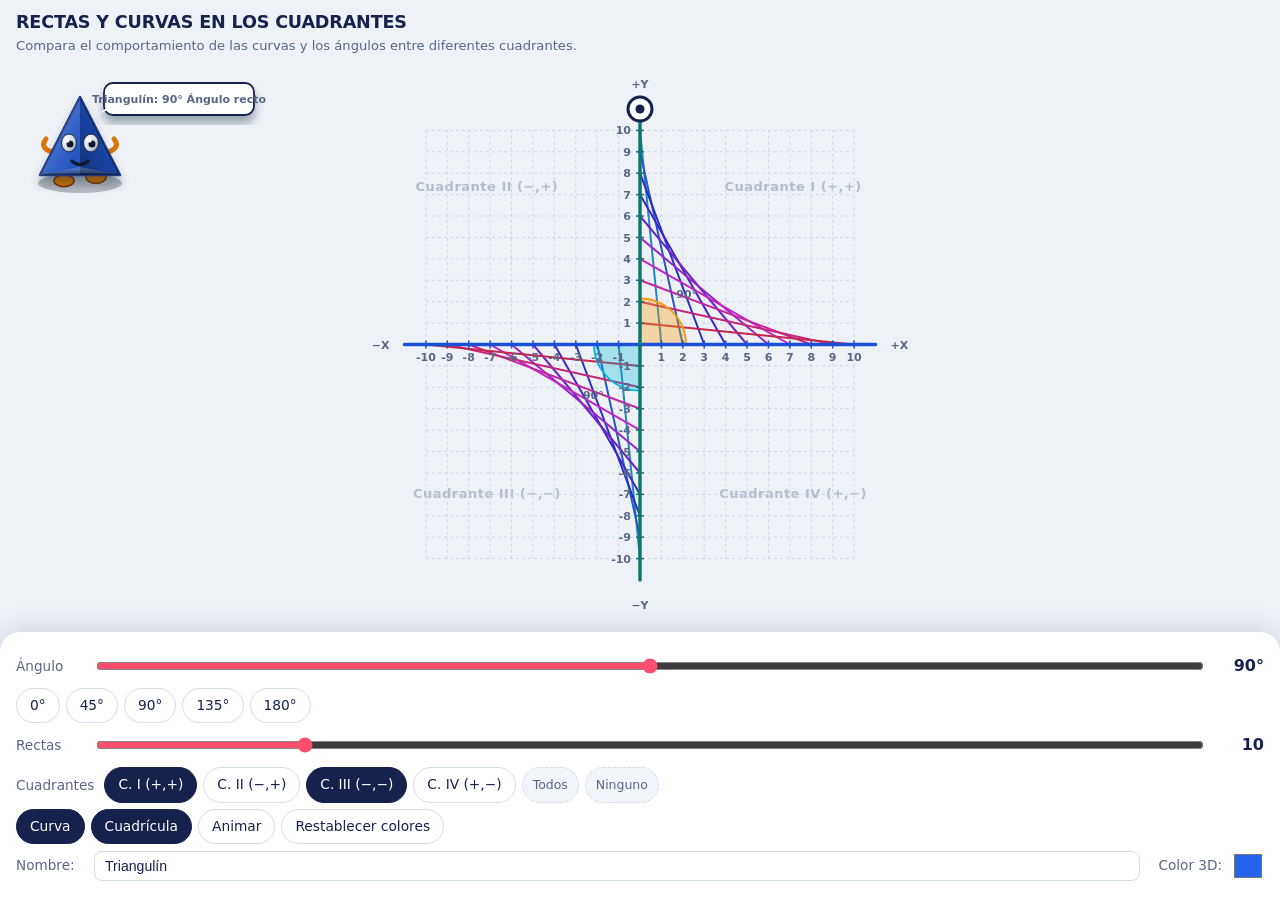
==== index.html @ 9e7d92d4 "Permitir seleccion multiple de cuadrantes y visualizacion de angulos" ====
<!DOCTYPE html>
<html lang="es">
<head>
  <meta charset="utf-8">
  <meta name="viewport" content="width=device-width, initial-scale=1.0">
  <title>RECTAS Y CURVAS ENTRE EJES (4 CUADRANTES)</title>
  <link rel="icon" href="data:image/svg+xml,<svg xmlns='http://www.w3.org/2000/svg' viewBox='0 0 100 100'><text y='.9em' font-size='90'>📐</text></svg>">
  <link rel="stylesheet" href="estilos.css">
</head>
<body>
<header>
  <h1>RECTAS Y CURVAS EN LOS CUADRANTES</h1>
  <p>Compara el comportamiento de las curvas y los ángulos entre diferentes cuadrantes.</p>
</header>

<svg id="cv" role="img" aria-label="Ejes cartesianos y rectas envolventes">
  <defs>
    <filter id="shadow3d" x="-30%" y="-30%" width="160%" height="160%">
      <feDropShadow dx="0" dy="8" stdDeviation="5" flood-color="#0f172a" flood-opacity="0.35"/>
    </filter>
    <linearGradient id="bodyGradLeft" x1="0%" y1="0%" x2="100%" y2="100%">
      <stop offset="0%" stop-color="#ffffff" stop-opacity="0.45"/>
      <stop offset="100%" stop-color="#000000" stop-opacity="0.15"/>
    </linearGradient>
    <linearGradient id="bodyGradRight" x1="100%" y1="0%" x2="0%" y2="100%">
      <stop offset="0%" stop-color="#000000" stop-opacity="0.1"/>
      <stop offset="100%" stop-color="#000000" stop-opacity="0.5"/>
    </linearGradient>
    <linearGradient id="bodyGradBottom" x1="0%" y1="0%" x2="0%" y2="100%">
      <stop offset="0%" stop-color="#ffffff" stop-opacity="0.2"/>
      <stop offset="100%" stop-color="#000000" stop-opacity="0.45"/>
    </linearGradient>
    <radialGradient id="eyeGrad" cx="35%" cy="35%" r="65%">
      <stop offset="0%" stop-color="#ffffff"/>
      <stop offset="80%" stop-color="#cbd5e1"/>
      <stop offset="100%" stop-color="#94a3b8"/>
    </radialGradient>
  </defs>

  <g id="scene"></g>
  <g id="hd"><circle r="24" fill="transparent"/><circle r="12" fill="#fff" stroke="#17214d" stroke-width="3"/><circle r="4.5" fill="#17214d"/></g>
  
  <!-- Personaje Triángulo Realista / 3D -->
  <g id="char" transform="translate(80, 80)" style="cursor: grab;">
    <ellipse cx="0" cy="46" rx="42" ry="10" fill="#0f172a" opacity="0.25" />
    <g id="char-feet">
      <ellipse id="foot-l" cx="-16" cy="42" rx="10" ry="6" fill="#d97706" stroke="#78350f" stroke-width="1.5"/>
      <ellipse id="foot-r" cx="16" cy="42" rx="10" ry="6" fill="#d97706" stroke="#78350f" stroke-width="1.5"/>
    </g>
    <path id="arm-l" d="M -24 16 Q -42 12 -34 2" stroke="#d97706" stroke-width="5" stroke-linecap="round" fill="none"/>
    <path id="arm-r" d="M 24 16 Q 42 12 34 2" stroke="#d97706" stroke-width="5" stroke-linecap="round" fill="none"/>
    <g id="char-body-group" filter="url(#shadow3d)">
      <polygon id="char-base" points="0,-40 -40,38 40,38" fill="#2563eb" stroke="#1e3a8a" stroke-width="2.5" stroke-linejoin="round"/>
      <polygon points="0,-40 -40,38 0,38" fill="url(#bodyGradLeft)"/>
      <polygon points="0,-40 0,38 40,38" fill="url(#bodyGradRight)"/>
      <polygon points="-40,38 40,38 0,30" fill="url(#bodyGradBottom)"/>
    </g>
    <ellipse cx="-11" cy="6" rx="7.5" ry="9" fill="url(#eyeGrad)" stroke="#1e293b" stroke-width="1"/>
    <ellipse cx="11" cy="6" rx="7.5" ry="9" fill="url(#eyeGrad)" stroke="#1e293b" stroke-width="1"/>
    <circle id="pupil-l" cx="-10" cy="7" r="3.5" fill="#0f172a"/>
    <circle id="pupil-r" cx="12" cy="7" r="3.5" fill="#0f172a"/>
    <circle cx="-12" cy="4" r="1.5" fill="#ffffff"/>
    <circle cx="10" cy="4" r="1.5" fill="#ffffff"/>
    <path id="char-mouth" d="M -8 24 Q 0 31 8 24" stroke="#0f172a" stroke-width="3" fill="none" stroke-linecap="round"/>
    <g id="bubble" transform="translate(24, -54)">
      <rect rx="9" ry="9" width="150" height="32" fill="#ffffff" stroke="#17214d" stroke-width="1.8" filter="url(#shadow3d)"/>
      <polygon points="4,24 -6,31 12,24" fill="#ffffff"/>
      <text id="char-speech" x="75" y="20" text-anchor="middle" font-size="11" font-weight="700" fill="#17214d">¡Hola!</text>
    </g>
  </g>
</svg>

<section class="bottom" id="ctrl">
  <div class="row">
    <label for="th">Ángulo</label>
    <input id="th" type="range" min="0" max="180" step="1" value="90">
    <output id="thv">90°</output>
  </div>
  
  <div class="btns" id="pre"></div>

  <div class="row">
    <label for="n">Rectas</label>
    <input id="n" type="range" min="1" max="50" step="1" value="10">
    <output id="nv">10</output>
  </div>

  <!-- Selección individual o combinada de cuadrantes -->
  <div class="row">
    <label>Cuadrantes</label>
    <div class="btns" id="quadBtns" style="margin:0;">
      <button class="chip on" data-q="I" aria-pressed="true">C. I (+,+)</button>
      <button class="chip" data-q="II" aria-pressed="false">C. II (−,+)</button>
      <button class="chip on" data-q="III" aria-pressed="true">C. III (−,−)</button>
      <button class="chip" data-q="IV" aria-pressed="false">C. IV (+,−)</button>
      <button class="btn-sub" id="qAll">Todos</button>
      <button class="btn-sub" id="qClear">Ninguno</button>
    </div>
  </div>

  <div class="btns">
    <button class="chip" id="bCurve" aria-pressed="true">Curva</button>
    <button class="chip" id="bGrid" aria-pressed="true">Cuadrícula</button>
    <button class="chip" id="bAnim" aria-pressed="false">Animar</button>
    <button class="chip" id="bReset">Restablecer colores</button>
  </div>

  <div class="row char-settings">
    <label for="triName">Nombre:</label>
    <input type="text" id="triName" value="Triangulín" maxlength="15" class="input-text">
    <label for="triColor" style="min-width:auto;margin-left:8px;">Color 3D:</label>
    <input type="color" id="triColor" value="#2563eb" class="color-picker">
  </div>
</section>

<section class="bottom" id="sheet" hidden>
  <h2><i id="sdot"></i><span id="stitle"></span></h2>
  <div class="btns" id="stabs">
    <button data-t="info">Información</button>
    <button data-t="color">Cambiar color</button>
    <button data-t="vis" id="tvis">Atenuar</button>
    <button data-t="close">Volver</button>
  </div>
  <div id="sbody"></div>
</section>

<script src="app.js"></script>
</body>
</html>
---- estilos.css ----
:root{--bg:#eef2f7;--ink:#17214d;--mut:#5b6685;--card:#fff;--acc:#ff4d6d;--line:#d5dcea}
*{box-sizing:border-box}
html,body{height:100%;margin:0}
body{display:flex;flex-direction:column;background:var(--bg);color:var(--ink);font:16px/1.4 system-ui,-apple-system,"Segoe UI",Roboto,sans-serif;padding-top:env(safe-area-inset-top);-webkit-tap-highlight-color:transparent}
header{padding:10px 16px 2px}
h1{font-size:1.1rem;margin:0;letter-spacing:-.01em}
header p{margin:2px 0 0;font-size:.82rem;color:var(--mut)}

#cv{flex:1;min-height:0;width:100%;display:block;touch-action:none;user-select:none;-webkit-user-select:none}
#cv text{font-family:inherit;font-size:11px;fill:var(--mut);pointer-events:none}
#cv .quad-label{font-size:13px;font-weight:700;fill:#94a3b8;opacity:0.65;letter-spacing:0.5px}
#cv .hit{stroke:transparent;stroke-width:20;fill:none;stroke-linecap:round;cursor:pointer}
#cv .vis{fill:none;stroke-linecap:round;pointer-events:none}
.dim{opacity:.12}
#hd{cursor:grab;touch-action:none}

.bottom{background:var(--card);border-radius:20px 20px 0 0;box-shadow:0 -6px 24px rgba(23,33,77,.12);padding:12px 16px calc(12px + env(safe-area-inset-bottom))}
.row{display:flex;align-items:center;gap:10px;margin:6px 0}
.row label{font-size:.85rem;color:var(--mut);min-width:68px}
.row output{font-weight:700;min-width:48px;text-align:right;font-variant-numeric:tabular-nums}

.input-select{flex:1;padding:6px 10px;border-radius:8px;border:1.5px solid var(--line);background:#fff;font-size:.88rem;color:var(--ink);cursor:pointer}
.input-text{flex:1;padding:6px 10px;border-radius:8px;border:1.5px solid var(--line);background:#fff;font-size:.88rem;color:var(--ink)}
.color-picker{border:none;background:none;width:32px;height:32px;cursor:pointer;padding:0}

input[type=range]{flex:1;accent-color:var(--acc);height:28px}
.btns{display:flex;gap:6px;flex-wrap:wrap;margin:6px 0}
button{font:inherit;font-size:.86rem;border:1.5px solid var(--line);background:#fff;color:var(--ink);border-radius:999px;padding:7px 13px;cursor:pointer}
button:focus-visible,input:focus-visible,select:focus-visible{outline:3px solid #7aa2ff;outline-offset:2px}
button[aria-pressed=true],button.on{background:var(--ink);border-color:var(--ink);color:#fff}

#sheet h2{font-size:1.05rem;margin:0 0 8px;display:flex;align-items:center;gap:8px}
#sheet h2 i{width:14px;height:14px;border-radius:50%;display:inline-block;border:2px solid #fff;box-shadow:0 0 0 1.5px var(--line)}
#sbody{max-height:26vh;overflow:auto;font-size:.92rem;margin-top:10px}
#sbody p{margin:0 0 8px}
.sw{display:flex;flex-wrap:wrap;gap:10px;align-items:center}
.sw button.c{width:34px;height:34px;padding:0;border-radius:50%;border:3px solid #fff;box-shadow:0 0 0 1.5px var(--line)}
[hidden]{display:none!important}

/* Estilos 3D y animación del personaje */
#char{transition:transform 0.05s ease-out;user-select:none}
#char:active{cursor:grabbing !important}
#char-base{transition:fill 0.3s ease}
@keyframes blink{
  0%, 90%, 100%{transform:scaleY(1)}
  95%{transform:scaleY(0.1)}
}
#pupil-l,#pupil-r{transform-origin:center;animation:blink 4s infinite}
/* Botones de acción rápida para cuadrantes */
.btn-sub {
  font-size: 0.78rem;
  padding: 5px 10px;
  background: #f1f5f9;
  border: 1px dashed var(--line);
  color: var(--mut);
}
.btn-sub:hover {
  background: #e2e8f0;
  color: var(--ink);
}
.quad-label {
  font-size: 13px;
  font-weight: 700;
  fill: #94a3b8;
  opacity: 0.45;
  transition: opacity 0.2s, fill 0.2s;
}
.quad-label.quad-active {
  fill: #334155;
  opacity: 0.95;
}
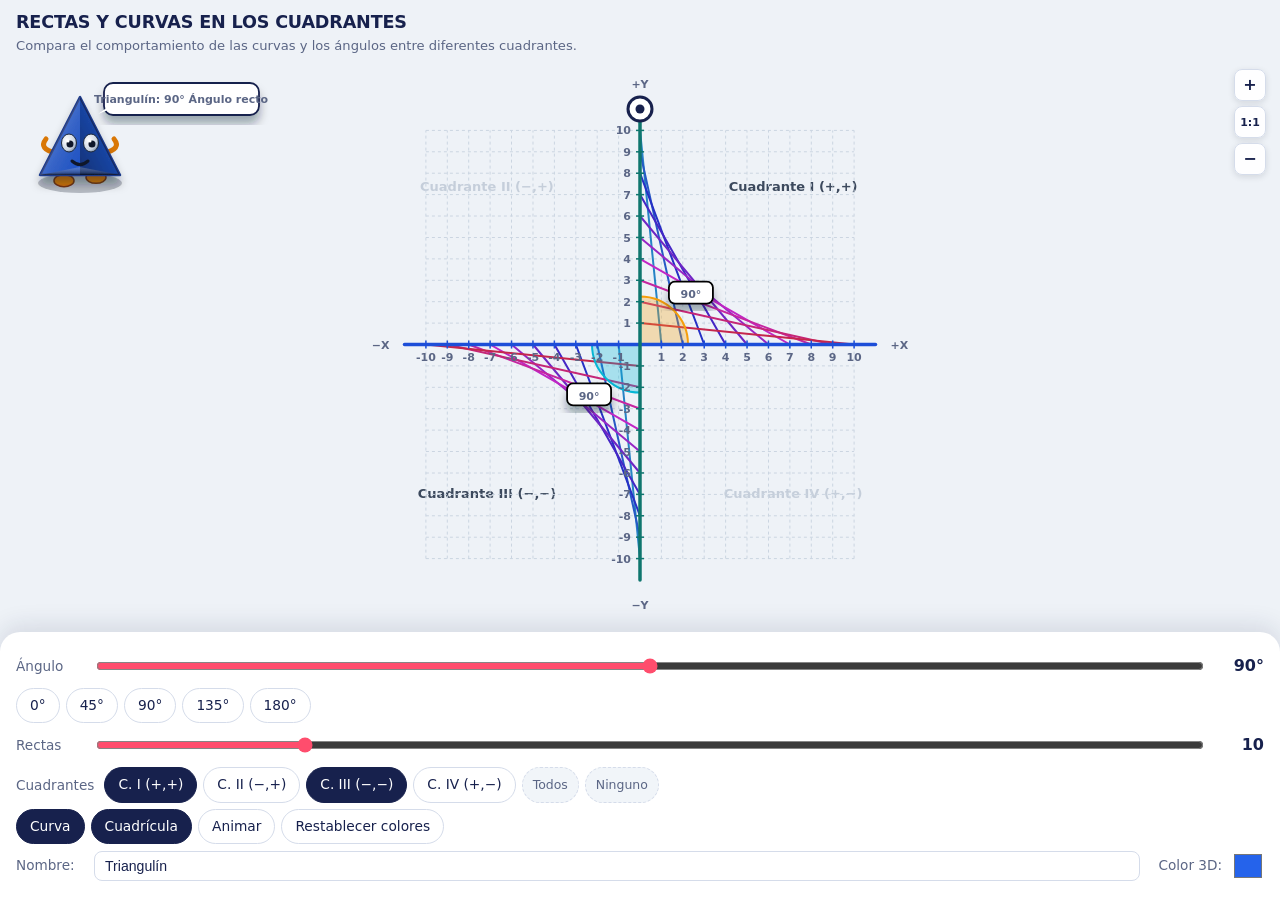
==== commit e66f88c2: "Agregar controles de zoom y etiquetas angulares en negro" ====
--- a/index.html
+++ b/index.html
@@ -13,62 +13,71 @@
   <p>Compara el comportamiento de las curvas y los ángulos entre diferentes cuadrantes.</p>
 </header>
 
-<svg id="cv" role="img" aria-label="Ejes cartesianos y rectas envolventes">
-  <defs>
-    <filter id="shadow3d" x="-30%" y="-30%" width="160%" height="160%">
-      <feDropShadow dx="0" dy="8" stdDeviation="5" flood-color="#0f172a" flood-opacity="0.35"/>
-    </filter>
-    <linearGradient id="bodyGradLeft" x1="0%" y1="0%" x2="100%" y2="100%">
-      <stop offset="0%" stop-color="#ffffff" stop-opacity="0.45"/>
-      <stop offset="100%" stop-color="#000000" stop-opacity="0.15"/>
-    </linearGradient>
-    <linearGradient id="bodyGradRight" x1="100%" y1="0%" x2="0%" y2="100%">
-      <stop offset="0%" stop-color="#000000" stop-opacity="0.1"/>
-      <stop offset="100%" stop-color="#000000" stop-opacity="0.5"/>
-    </linearGradient>
-    <linearGradient id="bodyGradBottom" x1="0%" y1="0%" x2="0%" y2="100%">
-      <stop offset="0%" stop-color="#ffffff" stop-opacity="0.2"/>
-      <stop offset="100%" stop-color="#000000" stop-opacity="0.45"/>
-    </linearGradient>
-    <radialGradient id="eyeGrad" cx="35%" cy="35%" r="65%">
-      <stop offset="0%" stop-color="#ffffff"/>
-      <stop offset="80%" stop-color="#cbd5e1"/>
-      <stop offset="100%" stop-color="#94a3b8"/>
-    </radialGradient>
-  </defs>
+<div class="canvas-wrap">
+  <!-- Botones de Zoom discretos -->
+  <div class="zoom-controls">
+    <button class="zoom-btn" id="zoomIn" title="Acercar (Zoom +)">+</button>
+    <button class="zoom-btn" id="zoomReset" title="Restablecer tamaño" style="font-size:11px;">1:1</button>
+    <button class="zoom-btn" id="zoomOut" title="Alejar (Zoom −)">−</button>
+  </div>
 
-  <g id="scene"></g>
-  <g id="hd"><circle r="24" fill="transparent"/><circle r="12" fill="#fff" stroke="#17214d" stroke-width="3"/><circle r="4.5" fill="#17214d"/></g>
-  
-  <!-- Personaje Triángulo Realista / 3D -->
-  <g id="char" transform="translate(80, 80)" style="cursor: grab;">
-    <ellipse cx="0" cy="46" rx="42" ry="10" fill="#0f172a" opacity="0.25" />
-    <g id="char-feet">
-      <ellipse id="foot-l" cx="-16" cy="42" rx="10" ry="6" fill="#d97706" stroke="#78350f" stroke-width="1.5"/>
-      <ellipse id="foot-r" cx="16" cy="42" rx="10" ry="6" fill="#d97706" stroke="#78350f" stroke-width="1.5"/>
+  <svg id="cv" role="img" aria-label="Ejes cartesianos y rectas envolventes">
+    <defs>
+      <filter id="shadow3d" x="-30%" y="-30%" width="160%" height="160%">
+        <feDropShadow dx="0" dy="8" stdDeviation="5" flood-color="#0f172a" flood-opacity="0.35"/>
+      </filter>
+      <linearGradient id="bodyGradLeft" x1="0%" y1="0%" x2="100%" y2="100%">
+        <stop offset="0%" stop-color="#ffffff" stop-opacity="0.45"/>
+        <stop offset="100%" stop-color="#000000" stop-opacity="0.15"/>
+      </linearGradient>
+      <linearGradient id="bodyGradRight" x1="100%" y1="0%" x2="0%" y2="100%">
+        <stop offset="0%" stop-color="#000000" stop-opacity="0.1"/>
+        <stop offset="100%" stop-color="#000000" stop-opacity="0.5"/>
+      </linearGradient>
+      <linearGradient id="bodyGradBottom" x1="0%" y1="0%" x2="0%" y2="100%">
+        <stop offset="0%" stop-color="#ffffff" stop-opacity="0.2"/>
+        <stop offset="100%" stop-color="#000000" stop-opacity="0.45"/>
+      </linearGradient>
+      <radialGradient id="eyeGrad" cx="35%" cy="35%" r="65%">
+        <stop offset="0%" stop-color="#ffffff"/>
+        <stop offset="80%" stop-color="#cbd5e1"/>
+        <stop offset="100%" stop-color="#94a3b8"/>
+      </radialGradient>
+    </defs>
+
+    <g id="scene"></g>
+    <g id="hd"><circle r="24" fill="transparent"/><circle r="12" fill="#fff" stroke="#17214d" stroke-width="3"/><circle r="4.5" fill="#17214d"/></g>
+    
+    <!-- Personaje Triángulo Realista / 3D -->
+    <g id="char" transform="translate(80, 80)" style="cursor: grab;">
+      <ellipse cx="0" cy="46" rx="42" ry="10" fill="#0f172a" opacity="0.25" />
+      <g id="char-feet">
+        <ellipse id="foot-l" cx="-16" cy="42" rx="10" ry="6" fill="#d97706" stroke="#78350f" stroke-width="1.5"/>
+        <ellipse id="foot-r" cx="16" cy="42" rx="10" ry="6" fill="#d97706" stroke="#78350f" stroke-width="1.5"/>
+      </g>
+      <path id="arm-l" d="M -24 16 Q -42 12 -34 2" stroke="#d97706" stroke-width="5" stroke-linecap="round" fill="none"/>
+      <path id="arm-r" d="M 24 16 Q 42 12 34 2" stroke="#d97706" stroke-width="5" stroke-linecap="round" fill="none"/>
+      <g id="char-body-group" filter="url(#shadow3d)">
+        <polygon id="char-base" points="0,-40 -40,38 40,38" fill="#2563eb" stroke="#1e3a8a" stroke-width="2.5" stroke-linejoin="round"/>
+        <polygon points="0,-40 -40,38 0,38" fill="url(#bodyGradLeft)"/>
+        <polygon points="0,-40 0,38 40,38" fill="url(#bodyGradRight)"/>
+        <polygon points="-40,38 40,38 0,30" fill="url(#bodyGradBottom)"/>
+      </g>
+      <ellipse cx="-11" cy="6" rx="7.5" ry="9" fill="url(#eyeGrad)" stroke="#1e293b" stroke-width="1"/>
+      <ellipse cx="11" cy="6" rx="7.5" ry="9" fill="url(#eyeGrad)" stroke="#1e293b" stroke-width="1"/>
+      <circle id="pupil-l" cx="-10" cy="7" r="3.5" fill="#0f172a"/>
+      <circle id="pupil-r" cx="12" cy="7" r="3.5" fill="#0f172a"/>
+      <circle cx="-12" cy="4" r="1.5" fill="#ffffff"/>
+      <circle cx="10" cy="4" r="1.5" fill="#ffffff"/>
+      <path id="char-mouth" d="M -8 24 Q 0 31 8 24" stroke="#0f172a" stroke-width="3" fill="none" stroke-linecap="round"/>
+      <g id="bubble" transform="translate(24, -54)">
+        <rect rx="9" ry="9" width="155" height="32" fill="#ffffff" stroke="#17214d" stroke-width="1.8" filter="url(#shadow3d)"/>
+        <polygon points="4,24 -6,31 12,24" fill="#ffffff"/>
+        <text id="char-speech" x="77" y="20" text-anchor="middle" font-size="11" font-weight="700" fill="#17214d">¡Hola!</text>
+      </g>
     </g>
-    <path id="arm-l" d="M -24 16 Q -42 12 -34 2" stroke="#d97706" stroke-width="5" stroke-linecap="round" fill="none"/>
-    <path id="arm-r" d="M 24 16 Q 42 12 34 2" stroke="#d97706" stroke-width="5" stroke-linecap="round" fill="none"/>
-    <g id="char-body-group" filter="url(#shadow3d)">
-      <polygon id="char-base" points="0,-40 -40,38 40,38" fill="#2563eb" stroke="#1e3a8a" stroke-width="2.5" stroke-linejoin="round"/>
-      <polygon points="0,-40 -40,38 0,38" fill="url(#bodyGradLeft)"/>
-      <polygon points="0,-40 0,38 40,38" fill="url(#bodyGradRight)"/>
-      <polygon points="-40,38 40,38 0,30" fill="url(#bodyGradBottom)"/>
-    </g>
-    <ellipse cx="-11" cy="6" rx="7.5" ry="9" fill="url(#eyeGrad)" stroke="#1e293b" stroke-width="1"/>
-    <ellipse cx="11" cy="6" rx="7.5" ry="9" fill="url(#eyeGrad)" stroke="#1e293b" stroke-width="1"/>
-    <circle id="pupil-l" cx="-10" cy="7" r="3.5" fill="#0f172a"/>
-    <circle id="pupil-r" cx="12" cy="7" r="3.5" fill="#0f172a"/>
-    <circle cx="-12" cy="4" r="1.5" fill="#ffffff"/>
-    <circle cx="10" cy="4" r="1.5" fill="#ffffff"/>
-    <path id="char-mouth" d="M -8 24 Q 0 31 8 24" stroke="#0f172a" stroke-width="3" fill="none" stroke-linecap="round"/>
-    <g id="bubble" transform="translate(24, -54)">
-      <rect rx="9" ry="9" width="150" height="32" fill="#ffffff" stroke="#17214d" stroke-width="1.8" filter="url(#shadow3d)"/>
-      <polygon points="4,24 -6,31 12,24" fill="#ffffff"/>
-      <text id="char-speech" x="75" y="20" text-anchor="middle" font-size="11" font-weight="700" fill="#17214d">¡Hola!</text>
-    </g>
-  </g>
-</svg>
+  </svg>
+</div>
 
 <section class="bottom" id="ctrl">
   <div class="row">
@@ -85,7 +94,6 @@
     <output id="nv">10</output>
   </div>
 
-  <!-- Selección individual o combinada de cuadrantes -->
   <div class="row">
     <label>Cuadrantes</label>
     <div class="btns" id="quadBtns" style="margin:0;">
--- a/estilos.css
+++ b/estilos.css
@@ -6,28 +6,61 @@
 h1{font-size:1.1rem;margin:0;letter-spacing:-.01em}
 header p{margin:2px 0 0;font-size:.82rem;color:var(--mut)}
 
-#cv{flex:1;min-height:0;width:100%;display:block;touch-action:none;user-select:none;-webkit-user-select:none}
+.canvas-wrap{position:relative;flex:1;min-height:0;width:100%;overflow:hidden}
+#cv{width:100%;height:100%;display:block;touch-action:none;user-select:none;-webkit-user-select:none}
 #cv text{font-family:inherit;font-size:11px;fill:var(--mut);pointer-events:none}
-#cv .quad-label{font-size:13px;font-weight:700;fill:#94a3b8;opacity:0.65;letter-spacing:0.5px}
+#cv .quad-label{font-size:13px;font-weight:700;fill:#94a3b8;opacity:0.45;transition:opacity 0.2s, fill 0.2s}
+#cv .quad-label.quad-active{fill:#334155;opacity:0.95}
 #cv .hit{stroke:transparent;stroke-width:20;fill:none;stroke-linecap:round;cursor:pointer}
 #cv .vis{fill:none;stroke-linecap:round;pointer-events:none}
 .dim{opacity:.12}
 #hd{cursor:grab;touch-action:none}
+
+.zoom-controls{
+  position:absolute;
+  top:12px;
+  right:14px;
+  display:flex;
+  flex-direction:column;
+  gap:5px;
+  z-index:20;
+}
+.zoom-btn{
+  width:32px;
+  height:32px;
+  padding:0;
+  font-size:16px;
+  font-weight:bold;
+  line-height:1;
+  display:flex;
+  align-items:center;
+  justify-content:center;
+  border-radius:8px;
+  border:1px solid var(--line);
+  background:rgba(255,255,255,0.92);
+  color:var(--ink);
+  box-shadow:0 2px 6px rgba(15,23,42,0.12);
+  backdrop-filter:blur(4px);
+}
+.zoom-btn:hover{background:#ffffff;border-color:#94a3b8}
+.zoom-btn:active{transform:scale(0.95)}
 
 .bottom{background:var(--card);border-radius:20px 20px 0 0;box-shadow:0 -6px 24px rgba(23,33,77,.12);padding:12px 16px calc(12px + env(safe-area-inset-bottom))}
 .row{display:flex;align-items:center;gap:10px;margin:6px 0}
 .row label{font-size:.85rem;color:var(--mut);min-width:68px}
 .row output{font-weight:700;min-width:48px;text-align:right;font-variant-numeric:tabular-nums}
 
-.input-select{flex:1;padding:6px 10px;border-radius:8px;border:1.5px solid var(--line);background:#fff;font-size:.88rem;color:var(--ink);cursor:pointer}
 .input-text{flex:1;padding:6px 10px;border-radius:8px;border:1.5px solid var(--line);background:#fff;font-size:.88rem;color:var(--ink)}
 .color-picker{border:none;background:none;width:32px;height:32px;cursor:pointer;padding:0}
 
 input[type=range]{flex:1;accent-color:var(--acc);height:28px}
 .btns{display:flex;gap:6px;flex-wrap:wrap;margin:6px 0}
 button{font:inherit;font-size:.86rem;border:1.5px solid var(--line);background:#fff;color:var(--ink);border-radius:999px;padding:7px 13px;cursor:pointer}
-button:focus-visible,input:focus-visible,select:focus-visible{outline:3px solid #7aa2ff;outline-offset:2px}
+button:focus-visible,input:focus-visible{outline:3px solid #7aa2ff;outline-offset:2px}
 button[aria-pressed=true],button.on{background:var(--ink);border-color:var(--ink);color:#fff}
+
+.btn-sub{font-size:0.78rem;padding:5px 10px;background:#f1f5f9;border:1px dashed var(--line);color:var(--mut)}
+.btn-sub:hover{background:#e2e8f0;color:var(--ink)}
 
 #sheet h2{font-size:1.05rem;margin:0 0 8px;display:flex;align-items:center;gap:8px}
 #sheet h2 i{width:14px;height:14px;border-radius:50%;display:inline-block;border:2px solid #fff;box-shadow:0 0 0 1.5px var(--line)}
@@ -37,7 +70,6 @@
 .sw button.c{width:34px;height:34px;padding:0;border-radius:50%;border:3px solid #fff;box-shadow:0 0 0 1.5px var(--line)}
 [hidden]{display:none!important}
 
-/* Estilos 3D y animación del personaje */
 #char{transition:transform 0.05s ease-out;user-select:none}
 #char:active{cursor:grabbing !important}
 #char-base{transition:fill 0.3s ease}
@@ -45,27 +77,4 @@
   0%, 90%, 100%{transform:scaleY(1)}
   95%{transform:scaleY(0.1)}
 }
-#pupil-l,#pupil-r{transform-origin:center;animation:blink 4s infinite}
-/* Botones de acción rápida para cuadrantes */
-.btn-sub {
-  font-size: 0.78rem;
-  padding: 5px 10px;
-  background: #f1f5f9;
-  border: 1px dashed var(--line);
-  color: var(--mut);
-}
-.btn-sub:hover {
-  background: #e2e8f0;
-  color: var(--ink);
-}
-.quad-label {
-  font-size: 13px;
-  font-weight: 700;
-  fill: #94a3b8;
-  opacity: 0.45;
-  transition: opacity 0.2s, fill 0.2s;
-}
-.quad-label.quad-active {
-  fill: #334155;
-  opacity: 0.95;
-}+#pupil-l,#pupil-r{transform-origin:center;animation:blink 4s infinite}
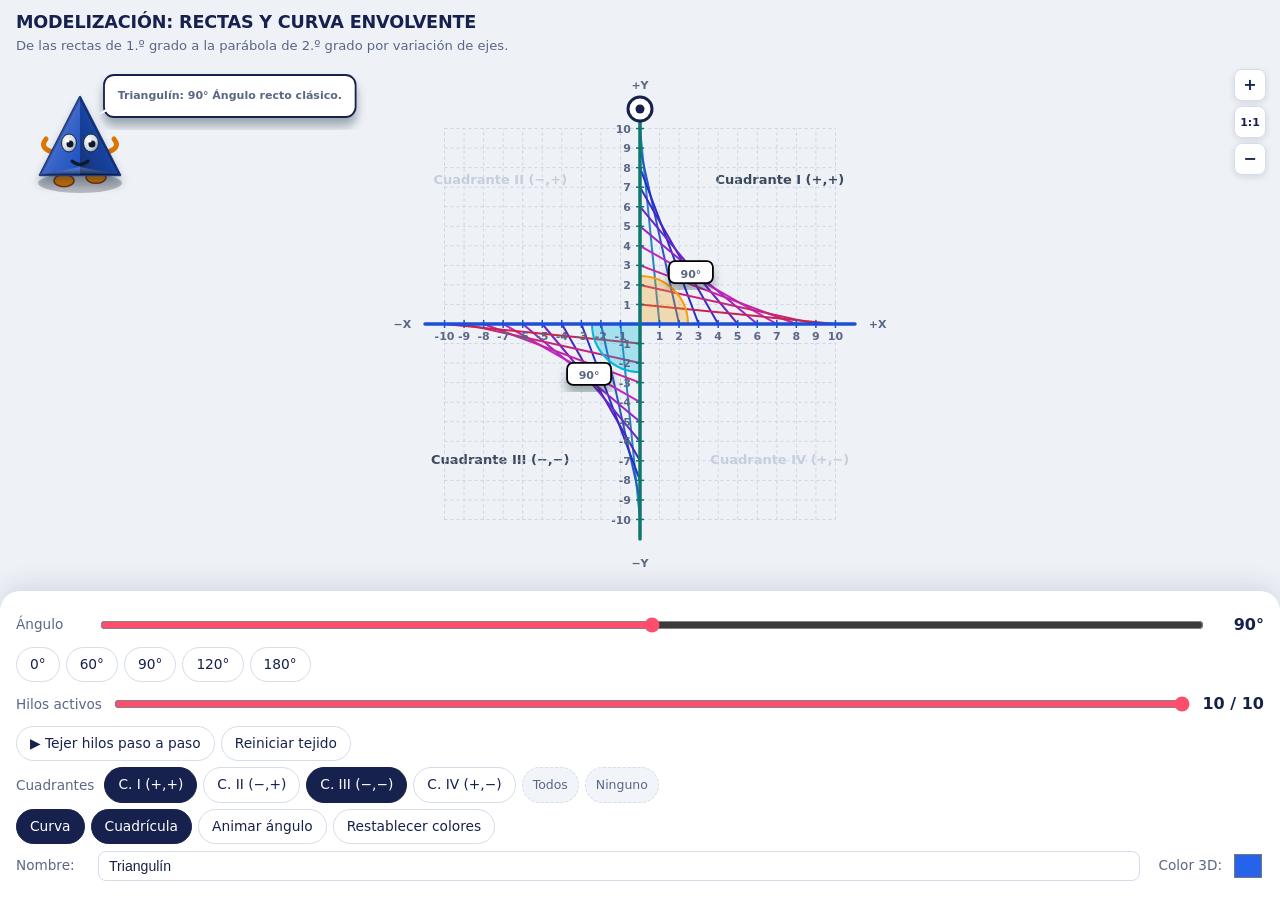
==== commit ba483450: "Sincronizar index, app y estilos con las funciones didacticas" ====
--- a/index.html
+++ b/index.html
@@ -3,14 +3,14 @@
 <head>
   <meta charset="utf-8">
   <meta name="viewport" content="width=device-width, initial-scale=1.0">
-  <title>RECTAS Y CURVAS ENTRE EJES (4 CUADRANTES)</title>
+  <title>RECTAS Y CURVAS ENTRE EJES (MODELIZACIÓN DIDÁCTICA)</title>
   <link rel="icon" href="data:image/svg+xml,<svg xmlns='http://www.w3.org/2000/svg' viewBox='0 0 100 100'><text y='.9em' font-size='90'>📐</text></svg>">
   <link rel="stylesheet" href="estilos.css">
 </head>
 <body>
 <header>
-  <h1>RECTAS Y CURVAS EN LOS CUADRANTES</h1>
-  <p>Compara el comportamiento de las curvas y los ángulos entre diferentes cuadrantes.</p>
+  <h1>MODELIZACIÓN: RECTAS Y CURVA ENVOLVENTE</h1>
+  <p>De las rectas de 1.º grado a la parábola de 2.º grado por variación de ejes.</p>
 </header>
 
 <div class="canvas-wrap">
@@ -70,10 +70,12 @@
       <circle cx="-12" cy="4" r="1.5" fill="#ffffff"/>
       <circle cx="10" cy="4" r="1.5" fill="#ffffff"/>
       <path id="char-mouth" d="M -8 24 Q 0 31 8 24" stroke="#0f172a" stroke-width="3" fill="none" stroke-linecap="round"/>
-      <g id="bubble" transform="translate(24, -54)">
-        <rect rx="9" ry="9" width="155" height="32" fill="#ffffff" stroke="#17214d" stroke-width="1.8" filter="url(#shadow3d)"/>
-        <polygon points="4,24 -6,31 12,24" fill="#ffffff"/>
-        <text id="char-speech" x="77" y="20" text-anchor="middle" font-size="11" font-weight="700" fill="#17214d">¡Hola!</text>
+      
+      <!-- Globo de diálogo amplio -->
+      <g id="bubble" transform="translate(24, -62)">
+        <rect id="speech-box" rx="10" ry="10" width="240" height="42" fill="#ffffff" stroke="#17214d" stroke-width="1.8" filter="url(#shadow3d)"/>
+        <polygon points="4,32 -6,40 14,32" fill="#ffffff"/>
+        <text id="char-speech" x="120" y="24" text-anchor="middle" font-size="10.5" font-weight="700" fill="#17214d">¡Hola! Investigemos juntos</text>
       </g>
     </g>
   </svg>
@@ -88,10 +90,16 @@
   
   <div class="btns" id="pre"></div>
 
+  <!-- Tejer hilos paso a paso -->
   <div class="row">
-    <label for="n">Rectas</label>
-    <input id="n" type="range" min="1" max="50" step="1" value="10">
-    <output id="nv">10</output>
+    <label for="visibleLines">Hilos activos</label>
+    <input id="visibleLines" type="range" min="0" max="10" step="1" value="10">
+    <output id="lineCountVal">10 / 10</output>
+  </div>
+
+  <div class="btns">
+    <button class="chip" id="bStepPlay">▶ Tejer hilos paso a paso</button>
+    <button class="chip" id="bStepReset">Reiniciar tejido</button>
   </div>
 
   <div class="row">
@@ -109,7 +117,7 @@
   <div class="btns">
     <button class="chip" id="bCurve" aria-pressed="true">Curva</button>
     <button class="chip" id="bGrid" aria-pressed="true">Cuadrícula</button>
-    <button class="chip" id="bAnim" aria-pressed="false">Animar</button>
+    <button class="chip" id="bAnim" aria-pressed="false">Animar ángulo</button>
     <button class="chip" id="bReset">Restablecer colores</button>
   </div>
 
@@ -124,7 +132,7 @@
 <section class="bottom" id="sheet" hidden>
   <h2><i id="sdot"></i><span id="stitle"></span></h2>
   <div class="btns" id="stabs">
-    <button data-t="info">Información</button>
+    <button data-t="info">Información y Ecuaciones</button>
     <button data-t="color">Cambiar color</button>
     <button data-t="vis" id="tvis">Atenuar</button>
     <button data-t="close">Volver</button>
--- a/estilos.css
+++ b/estilos.css
@@ -16,6 +16,7 @@
 .dim{opacity:.12}
 #hd{cursor:grab;touch-action:none}
 
+/* Botones de Zoom discretos */
 .zoom-controls{
   position:absolute;
   top:12px;
@@ -47,7 +48,7 @@
 
 .bottom{background:var(--card);border-radius:20px 20px 0 0;box-shadow:0 -6px 24px rgba(23,33,77,.12);padding:12px 16px calc(12px + env(safe-area-inset-bottom))}
 .row{display:flex;align-items:center;gap:10px;margin:6px 0}
-.row label{font-size:.85rem;color:var(--mut);min-width:68px}
+.row label{font-size:.85rem;color:var(--mut);min-width:72px}
 .row output{font-weight:700;min-width:48px;text-align:right;font-variant-numeric:tabular-nums}
 
 .input-text{flex:1;padding:6px 10px;border-radius:8px;border:1.5px solid var(--line);background:#fff;font-size:.88rem;color:var(--ink)}
@@ -66,6 +67,7 @@
 #sheet h2 i{width:14px;height:14px;border-radius:50%;display:inline-block;border:2px solid #fff;box-shadow:0 0 0 1.5px var(--line)}
 #sbody{max-height:26vh;overflow:auto;font-size:.92rem;margin-top:10px}
 #sbody p{margin:0 0 8px}
+#sbody code{background:#eef2f7;padding:2px 6px;border-radius:6px;font-size:.85rem}
 .sw{display:flex;flex-wrap:wrap;gap:10px;align-items:center}
 .sw button.c{width:34px;height:34px;padding:0;border-radius:50%;border:3px solid #fff;box-shadow:0 0 0 1.5px var(--line)}
 [hidden]{display:none!important}
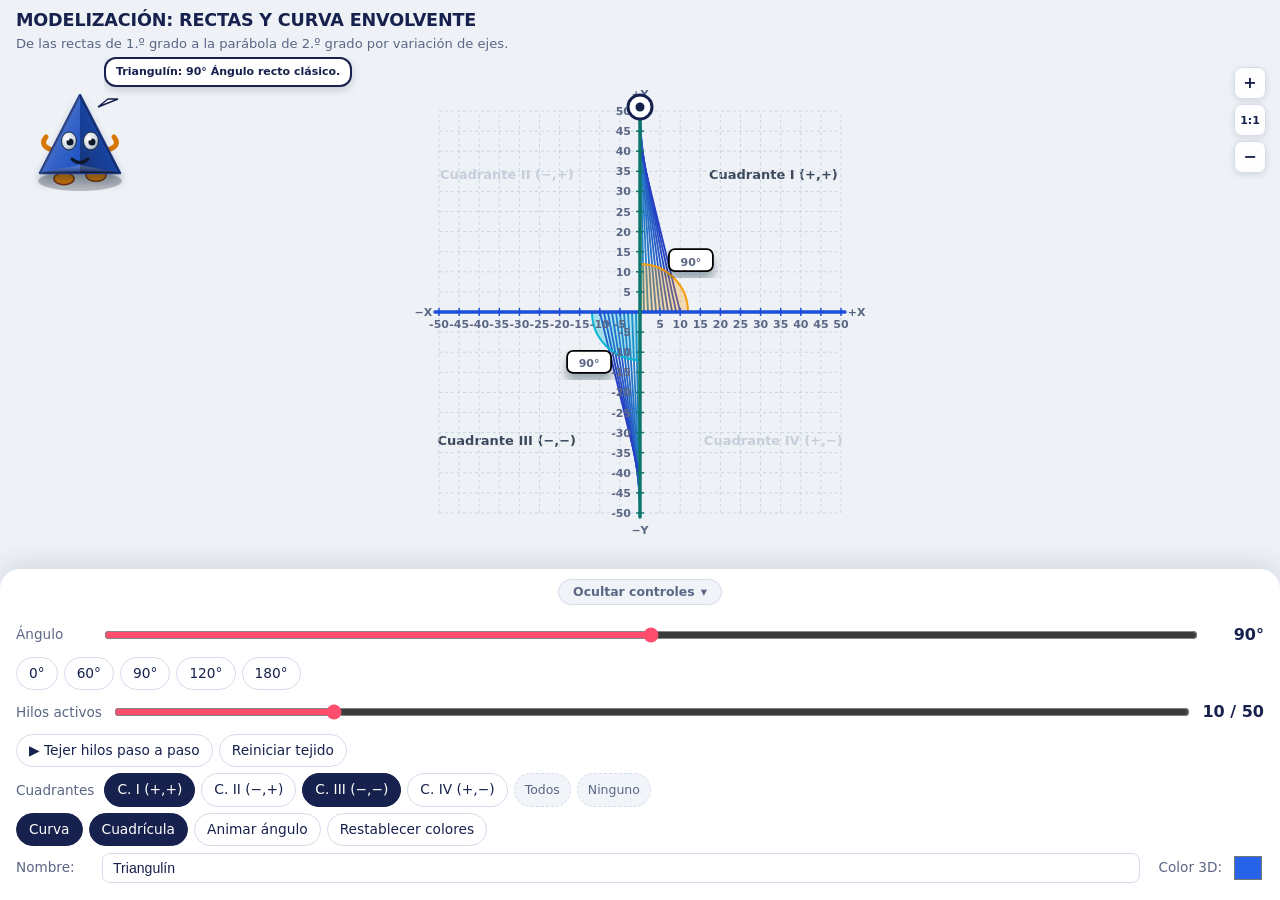
==== commit 83c95d56: "Sincronizar web con panel desplegable y preguntas adaptadas" ====
--- a/index.html
+++ b/index.html
@@ -14,7 +14,7 @@
 </header>
 
 <div class="canvas-wrap">
-  <!-- Botones de Zoom discretos -->
+  <!-- Botones de Zoom flotantes -->
   <div class="zoom-controls">
     <button class="zoom-btn" id="zoomIn" title="Acercar (Zoom +)">+</button>
     <button class="zoom-btn" id="zoomReset" title="Restablecer tamaño" style="font-size:11px;">1:1</button>
@@ -71,61 +71,73 @@
       <circle cx="10" cy="4" r="1.5" fill="#ffffff"/>
       <path id="char-mouth" d="M -8 24 Q 0 31 8 24" stroke="#0f172a" stroke-width="3" fill="none" stroke-linecap="round"/>
       
-      <!-- Globo de diálogo amplio -->
-      <g id="bubble" transform="translate(24, -62)">
-        <rect id="speech-box" rx="10" ry="10" width="240" height="42" fill="#ffffff" stroke="#17214d" stroke-width="1.8" filter="url(#shadow3d)"/>
-        <polygon points="4,32 -6,40 14,32" fill="#ffffff"/>
-        <text id="char-speech" x="120" y="24" text-anchor="middle" font-size="10.5" font-weight="700" fill="#17214d">¡Hola! Investigemos juntos</text>
+      <!-- Globo de diálogo adaptativo HTML dentro de SVG -->
+      <g id="bubble" transform="translate(24, -68)">
+        <polygon points="4,32 -6,40 14,32" fill="#ffffff" stroke="#17214d" stroke-width="1.5"/>
+        <foreignObject x="0" y="-10" width="280" height="90">
+          <div xmlns="http://www.w3.org/1999/xhtml" id="char-speech" class="bubble-container">
+            ¡Hola! Investigemos juntos
+          </div>
+        </foreignObject>
       </g>
     </g>
   </svg>
 </div>
 
+<!-- Panel de Control Desplegable -->
 <section class="bottom" id="ctrl">
-  <div class="row">
-    <label for="th">Ángulo</label>
-    <input id="th" type="range" min="0" max="180" step="1" value="90">
-    <output id="thv">90°</output>
-  </div>
-  
-  <div class="btns" id="pre"></div>
-
-  <!-- Tejer hilos paso a paso -->
-  <div class="row">
-    <label for="visibleLines">Hilos activos</label>
-    <input id="visibleLines" type="range" min="0" max="10" step="1" value="10">
-    <output id="lineCountVal">10 / 10</output>
-  </div>
-
-  <div class="btns">
-    <button class="chip" id="bStepPlay">▶ Tejer hilos paso a paso</button>
-    <button class="chip" id="bStepReset">Reiniciar tejido</button>
-  </div>
-
-  <div class="row">
-    <label>Cuadrantes</label>
-    <div class="btns" id="quadBtns" style="margin:0;">
-      <button class="chip on" data-q="I" aria-pressed="true">C. I (+,+)</button>
-      <button class="chip" data-q="II" aria-pressed="false">C. II (−,+)</button>
-      <button class="chip on" data-q="III" aria-pressed="true">C. III (−,−)</button>
-      <button class="chip" data-q="IV" aria-pressed="false">C. IV (+,−)</button>
-      <button class="btn-sub" id="qAll">Todos</button>
-      <button class="btn-sub" id="qClear">Ninguno</button>
+  <!-- Pestaña para abrir/cerrar panel -->
+  <div class="panel-toggle-bar" id="panelToggle">
+    <div class="panel-toggle-btn" id="panelToggleText">
+      <span>Ocultar controles</span> <span id="panelToggleIcon">▾</span>
     </div>
   </div>
 
-  <div class="btns">
-    <button class="chip" id="bCurve" aria-pressed="true">Curva</button>
-    <button class="chip" id="bGrid" aria-pressed="true">Cuadrícula</button>
-    <button class="chip" id="bAnim" aria-pressed="false">Animar ángulo</button>
-    <button class="chip" id="bReset">Restablecer colores</button>
-  </div>
+  <div class="panel-content">
+    <div class="row">
+      <label for="th">Ángulo</label>
+      <input id="th" type="range" min="0" max="180" step="1" value="90">
+      <output id="thv">90°</output>
+    </div>
+    
+    <div class="btns" id="pre"></div>
 
-  <div class="row char-settings">
-    <label for="triName">Nombre:</label>
-    <input type="text" id="triName" value="Triangulín" maxlength="15" class="input-text">
-    <label for="triColor" style="min-width:auto;margin-left:8px;">Color 3D:</label>
-    <input type="color" id="triColor" value="#2563eb" class="color-picker">
+    <div class="row">
+      <label for="visibleLines">Hilos activos</label>
+      <input id="visibleLines" type="range" min="0" max="50" step="1" value="10">
+      <output id="lineCountVal">10 / 50</output>
+    </div>
+
+    <div class="btns">
+      <button class="chip" id="bStepPlay">▶ Tejer hilos paso a paso</button>
+      <button class="chip" id="bStepReset">Reiniciar tejido</button>
+    </div>
+
+    <div class="row">
+      <label>Cuadrantes</label>
+      <div class="btns" id="quadBtns" style="margin:0;">
+        <button class="chip on" data-q="I" aria-pressed="true">C. I (+,+)</button>
+        <button class="chip" data-q="II" aria-pressed="false">C. II (−,+)</button>
+        <button class="chip on" data-q="III" aria-pressed="true">C. III (−,−)</button>
+        <button class="chip" data-q="IV" aria-pressed="false">C. IV (+,−)</button>
+        <button class="btn-sub" id="qAll">Todos</button>
+        <button class="btn-sub" id="qClear">Ninguno</button>
+      </div>
+    </div>
+
+    <div class="btns">
+      <button class="chip" id="bCurve" aria-pressed="true">Curva</button>
+      <button class="chip" id="bGrid" aria-pressed="true">Cuadrícula</button>
+      <button class="chip" id="bAnim" aria-pressed="false">Animar ángulo</button>
+      <button class="chip" id="bReset">Restablecer colores</button>
+    </div>
+
+    <div class="row char-settings">
+      <label for="triName">Nombre:</label>
+      <input type="text" id="triName" value="Triangulín" maxlength="15" class="input-text">
+      <label for="triColor" style="min-width:auto;margin-left:8px;">Color 3D:</label>
+      <input type="color" id="triColor" value="#2563eb" class="color-picker">
+    </div>
   </div>
 </section>
 
--- a/estilos.css
+++ b/estilos.css
@@ -1,8 +1,8 @@
 :root{--bg:#eef2f7;--ink:#17214d;--mut:#5b6685;--card:#fff;--acc:#ff4d6d;--line:#d5dcea}
 *{box-sizing:border-box}
-html,body{height:100%;margin:0}
+html,body{height:100%;margin:0;overflow:hidden}
 body{display:flex;flex-direction:column;background:var(--bg);color:var(--ink);font:16px/1.4 system-ui,-apple-system,"Segoe UI",Roboto,sans-serif;padding-top:env(safe-area-inset-top);-webkit-tap-highlight-color:transparent}
-header{padding:10px 16px 2px}
+header{padding:8px 16px 2px;flex-shrink:0}
 h1{font-size:1.1rem;margin:0;letter-spacing:-.01em}
 header p{margin:2px 0 0;font-size:.82rem;color:var(--mut)}
 
@@ -16,7 +16,7 @@
 .dim{opacity:.12}
 #hd{cursor:grab;touch-action:none}
 
-/* Botones de Zoom discretos */
+/* Botones de Zoom flotantes */
 .zoom-controls{
   position:absolute;
   top:12px;
@@ -46,17 +46,61 @@
 .zoom-btn:hover{background:#ffffff;border-color:#94a3b8}
 .zoom-btn:active{transform:scale(0.95)}
 
-.bottom{background:var(--card);border-radius:20px 20px 0 0;box-shadow:0 -6px 24px rgba(23,33,77,.12);padding:12px 16px calc(12px + env(safe-area-inset-bottom))}
+/* Panel Desplegable */
+.bottom{
+  background:var(--card);
+  border-radius:20px 20px 0 0;
+  box-shadow:0 -6px 24px rgba(23,33,77,.12);
+  padding:4px 16px calc(10px + env(safe-area-inset-bottom));
+  flex-shrink:0;
+  transition:transform 0.3s cubic-bezier(0.16, 1, 0.3, 1);
+  position:relative;
+  z-index:30;
+}
+.bottom.collapsed{
+  transform:translateY(calc(100% - 38px));
+}
+
+/* Tirador del panel */
+.panel-toggle-bar{
+  display:flex;
+  align-items:center;
+  justify-content:center;
+  padding:6px 0;
+  cursor:pointer;
+  user-select:none;
+}
+.panel-toggle-btn{
+  background:rgba(238,242,247,0.85);
+  border:1px solid var(--line);
+  font-size:0.78rem;
+  font-weight:600;
+  color:var(--mut);
+  padding:3px 14px;
+  border-radius:999px;
+  display:flex;
+  align-items:center;
+  gap:6px;
+  transition:background 0.2s, color 0.2s;
+}
+.panel-toggle-btn:hover{background:#e2e8f0;color:var(--ink)}
+
+.panel-content{
+  max-height:38vh;
+  overflow-y:auto;
+  padding-top:2px;
+}
+
 .row{display:flex;align-items:center;gap:10px;margin:6px 0}
-.row label{font-size:.85rem;color:var(--mut);min-width:72px}
-.row output{font-weight:700;min-width:48px;text-align:right;font-variant-numeric:tabular-nums}
+.row label{font-size:.85rem;color:var(--mut);min-width:76px}
+.row output{font-weight:700;min-width:54px;text-align:right;font-variant-numeric:tabular-nums}
 
 .input-text{flex:1;padding:6px 10px;border-radius:8px;border:1.5px solid var(--line);background:#fff;font-size:.88rem;color:var(--ink)}
 .color-picker{border:none;background:none;width:32px;height:32px;cursor:pointer;padding:0}
 
 input[type=range]{flex:1;accent-color:var(--acc);height:28px}
 .btns{display:flex;gap:6px;flex-wrap:wrap;margin:6px 0}
-button{font:inherit;font-size:.86rem;border:1.5px solid var(--line);background:#fff;color:var(--ink);border-radius:999px;padding:7px 13px;cursor:pointer}
+button{font:inherit;font-size:.86rem;border:1.5px solid var(--line);background:#fff;color:var(--ink);border-radius:999px;padding:6px 12px;cursor:pointer}
 button:focus-visible,input:focus-visible{outline:3px solid #7aa2ff;outline-offset:2px}
 button[aria-pressed=true],button.on{background:var(--ink);border-color:var(--ink);color:#fff}
 
@@ -79,4 +123,22 @@
   0%, 90%, 100%{transform:scaleY(1)}
   95%{transform:scaleY(0.1)}
 }
-#pupil-l,#pupil-r{transform-origin:center;animation:blink 4s infinite}+#pupil-l,#pupil-r{transform-origin:center;animation:blink 4s infinite}
+
+/* Globo de diálogo adaptativo HTML dentro de SVG */
+.bubble-container{
+  background:#ffffff;
+  border:2px solid #17214d;
+  border-radius:12px;
+  padding:6px 10px;
+  font-size:11px;
+  font-weight:700;
+  color:#17214d;
+  line-height:1.25;
+  box-shadow:0 3px 8px rgba(15,23,42,0.18);
+  word-wrap:break-word;
+  white-space:normal;
+  display:inline-block;
+  max-width:270px;
+  pointer-events:none;
+}
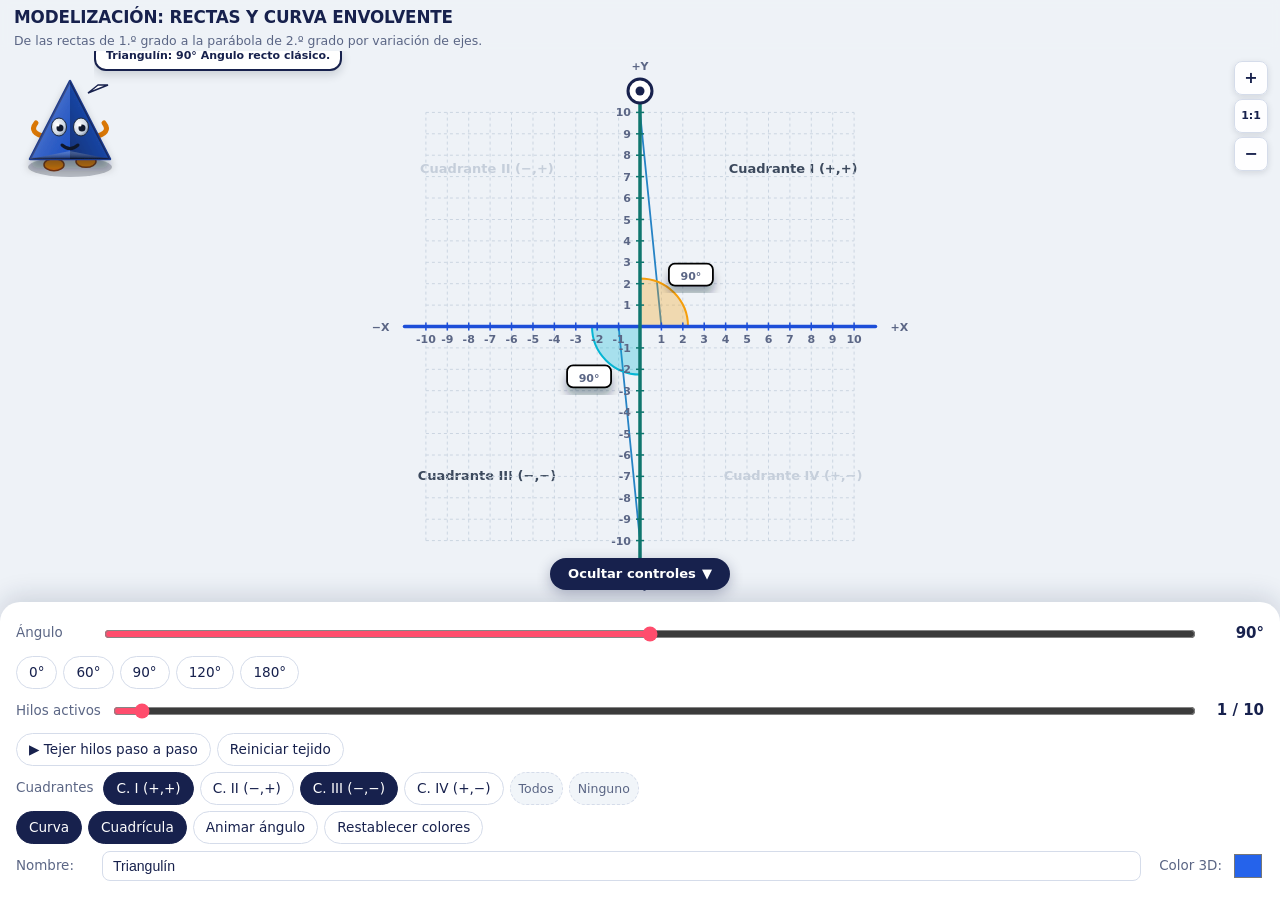
==== commit 967782d4: "Corregir boton ocultar controles, centrado automatico de ejes y dialogo adaptable" ====
--- a/index.html
+++ b/index.html
@@ -2,7 +2,7 @@
 <html lang="es">
 <head>
   <meta charset="utf-8">
-  <meta name="viewport" content="width=device-width, initial-scale=1.0">
+  <meta name="viewport" content="width=device-width, initial-scale=1.0, maximum-scale=1.0, user-scalable=no">
   <title>RECTAS Y CURVAS ENTRE EJES (MODELIZACIÓN DIDÁCTICA)</title>
   <link rel="icon" href="data:image/svg+xml,<svg xmlns='http://www.w3.org/2000/svg' viewBox='0 0 100 100'><text y='.9em' font-size='90'>📐</text></svg>">
   <link rel="stylesheet" href="estilos.css">
@@ -14,12 +14,15 @@
 </header>
 
 <div class="canvas-wrap">
-  <!-- Botones de Zoom flotantes -->
   <div class="zoom-controls">
     <button class="zoom-btn" id="zoomIn" title="Acercar (Zoom +)">+</button>
     <button class="zoom-btn" id="zoomReset" title="Restablecer tamaño" style="font-size:11px;">1:1</button>
     <button class="zoom-btn" id="zoomOut" title="Alejar (Zoom −)">−</button>
   </div>
+
+  <button id="panelToggleBtn">
+    <span id="panelToggleText">Ocultar controles</span> <span id="panelToggleIcon">▼</span>
+  </button>
 
   <svg id="cv" role="img" aria-label="Ejes cartesianos y rectas envolventes">
     <defs>
@@ -48,7 +51,6 @@
     <g id="scene"></g>
     <g id="hd"><circle r="24" fill="transparent"/><circle r="12" fill="#fff" stroke="#17214d" stroke-width="3"/><circle r="4.5" fill="#17214d"/></g>
     
-    <!-- Personaje Triángulo Realista / 3D -->
     <g id="char" transform="translate(80, 80)" style="cursor: grab;">
       <ellipse cx="0" cy="46" rx="42" ry="10" fill="#0f172a" opacity="0.25" />
       <g id="char-feet">
@@ -71,11 +73,10 @@
       <circle cx="10" cy="4" r="1.5" fill="#ffffff"/>
       <path id="char-mouth" d="M -8 24 Q 0 31 8 24" stroke="#0f172a" stroke-width="3" fill="none" stroke-linecap="round"/>
       
-      <!-- Globo de diálogo adaptativo HTML dentro de SVG -->
       <g id="bubble" transform="translate(24, -68)">
         <polygon points="4,32 -6,40 14,32" fill="#ffffff" stroke="#17214d" stroke-width="1.5"/>
-        <foreignObject x="0" y="-10" width="280" height="90">
-          <div xmlns="http://www.w3.org/1999/xhtml" id="char-speech" class="bubble-container">
+        <foreignObject x="0" y="-12" width="290" height="96">
+          <div xmlns="http://www.w3.org/1999/xhtml" id="char-speech" class="bubble-card">
             ¡Hola! Investigemos juntos
           </div>
         </foreignObject>
@@ -84,60 +85,50 @@
   </svg>
 </div>
 
-<!-- Panel de Control Desplegable -->
 <section class="bottom" id="ctrl">
-  <!-- Pestaña para abrir/cerrar panel -->
-  <div class="panel-toggle-bar" id="panelToggle">
-    <div class="panel-toggle-btn" id="panelToggleText">
-      <span>Ocultar controles</span> <span id="panelToggleIcon">▾</span>
+  <div class="row">
+    <label for="th">Ángulo</label>
+    <input id="th" type="range" min="0" max="180" step="1" value="90">
+    <output id="thv">90°</output>
+  </div>
+  
+  <div class="btns" id="pre"></div>
+
+  <div class="row">
+    <label for="visibleLines">Hilos activos</label>
+    <input id="visibleLines" type="range" min="0" max="50" step="1" value="10">
+    <output id="lineCountVal">10 / 50</output>
+  </div>
+
+  <div class="btns">
+    <button class="chip" id="bStepPlay">▶ Tejer hilos paso a paso</button>
+    <button class="chip" id="bStepReset">Reiniciar tejido</button>
+  </div>
+
+  <div class="row">
+    <label>Cuadrantes</label>
+    <div class="btns" id="quadBtns" style="margin:0;">
+      <button class="chip on" data-q="I" aria-pressed="true">C. I (+,+)</button>
+      <button class="chip" data-q="II" aria-pressed="false">C. II (−,+)</button>
+      <button class="chip on" data-q="III" aria-pressed="true">C. III (−,−)</button>
+      <button class="chip" data-q="IV" aria-pressed="false">C. IV (+,−)</button>
+      <button class="btn-sub" id="qAll">Todos</button>
+      <button class="btn-sub" id="qClear">Ninguno</button>
     </div>
   </div>
 
-  <div class="panel-content">
-    <div class="row">
-      <label for="th">Ángulo</label>
-      <input id="th" type="range" min="0" max="180" step="1" value="90">
-      <output id="thv">90°</output>
-    </div>
-    
-    <div class="btns" id="pre"></div>
+  <div class="btns">
+    <button class="chip" id="bCurve" aria-pressed="true">Curva</button>
+    <button class="chip" id="bGrid" aria-pressed="true">Cuadrícula</button>
+    <button class="chip" id="bAnim" aria-pressed="false">Animar ángulo</button>
+    <button class="chip" id="bReset">Restablecer colores</button>
+  </div>
 
-    <div class="row">
-      <label for="visibleLines">Hilos activos</label>
-      <input id="visibleLines" type="range" min="0" max="50" step="1" value="10">
-      <output id="lineCountVal">10 / 50</output>
-    </div>
-
-    <div class="btns">
-      <button class="chip" id="bStepPlay">▶ Tejer hilos paso a paso</button>
-      <button class="chip" id="bStepReset">Reiniciar tejido</button>
-    </div>
-
-    <div class="row">
-      <label>Cuadrantes</label>
-      <div class="btns" id="quadBtns" style="margin:0;">
-        <button class="chip on" data-q="I" aria-pressed="true">C. I (+,+)</button>
-        <button class="chip" data-q="II" aria-pressed="false">C. II (−,+)</button>
-        <button class="chip on" data-q="III" aria-pressed="true">C. III (−,−)</button>
-        <button class="chip" data-q="IV" aria-pressed="false">C. IV (+,−)</button>
-        <button class="btn-sub" id="qAll">Todos</button>
-        <button class="btn-sub" id="qClear">Ninguno</button>
-      </div>
-    </div>
-
-    <div class="btns">
-      <button class="chip" id="bCurve" aria-pressed="true">Curva</button>
-      <button class="chip" id="bGrid" aria-pressed="true">Cuadrícula</button>
-      <button class="chip" id="bAnim" aria-pressed="false">Animar ángulo</button>
-      <button class="chip" id="bReset">Restablecer colores</button>
-    </div>
-
-    <div class="row char-settings">
-      <label for="triName">Nombre:</label>
-      <input type="text" id="triName" value="Triangulín" maxlength="15" class="input-text">
-      <label for="triColor" style="min-width:auto;margin-left:8px;">Color 3D:</label>
-      <input type="color" id="triColor" value="#2563eb" class="color-picker">
-    </div>
+  <div class="row char-settings">
+    <label for="triName">Nombre:</label>
+    <input type="text" id="triName" value="Triangulín" maxlength="15" class="input-text">
+    <label for="triColor" style="min-width:auto;margin-left:8px;">Color 3D:</label>
+    <input type="color" id="triColor" value="#2563eb" class="color-picker">
   </div>
 </section>
 
--- a/estilos.css
+++ b/estilos.css
@@ -1,10 +1,11 @@
 :root{--bg:#eef2f7;--ink:#17214d;--mut:#5b6685;--card:#fff;--acc:#ff4d6d;--line:#d5dcea}
 *{box-sizing:border-box}
 html,body{height:100%;margin:0;overflow:hidden}
-body{display:flex;flex-direction:column;background:var(--bg);color:var(--ink);font:16px/1.4 system-ui,-apple-system,"Segoe UI",Roboto,sans-serif;padding-top:env(safe-area-inset-top);-webkit-tap-highlight-color:transparent}
-header{padding:8px 16px 2px;flex-shrink:0}
-h1{font-size:1.1rem;margin:0;letter-spacing:-.01em}
-header p{margin:2px 0 0;font-size:.82rem;color:var(--mut)}
+body{display:flex;flex-direction:column;background:var(--bg);color:var(--ink);font:15px/1.4 system-ui,-apple-system,"Segoe UI",Roboto,sans-serif;-webkit-tap-highlight-color:transparent}
+
+header{padding:6px 14px 2px;flex-shrink:0;z-index:10;background:rgba(238,242,247,0.85);backdrop-filter:blur(4px)}
+h1{font-size:1.05rem;margin:0;letter-spacing:-.01em}
+header p{margin:2px 0 0;font-size:.78rem;color:var(--mut)}
 
 .canvas-wrap{position:relative;flex:1;min-height:0;width:100%;overflow:hidden}
 #cv{width:100%;height:100%;display:block;touch-action:none;user-select:none;-webkit-user-select:none}
@@ -16,23 +17,21 @@
 .dim{opacity:.12}
 #hd{cursor:grab;touch-action:none}
 
-/* Botones de Zoom flotantes */
 .zoom-controls{
   position:absolute;
-  top:12px;
-  right:14px;
+  top:10px;
+  right:12px;
   display:flex;
   flex-direction:column;
-  gap:5px;
-  z-index:20;
+  gap:4px;
+  z-index:25;
 }
 .zoom-btn{
-  width:32px;
-  height:32px;
+  width:34px;
+  height:34px;
   padding:0;
   font-size:16px;
   font-weight:bold;
-  line-height:1;
   display:flex;
   align-items:center;
   justify-content:center;
@@ -42,70 +41,63 @@
   color:var(--ink);
   box-shadow:0 2px 6px rgba(15,23,42,0.12);
   backdrop-filter:blur(4px);
+  cursor:pointer;
 }
-.zoom-btn:hover{background:#ffffff;border-color:#94a3b8}
+.zoom-btn:hover{background:#ffffff}
 .zoom-btn:active{transform:scale(0.95)}
 
-/* Panel Desplegable */
+#panelToggleBtn{
+  position:absolute;
+  bottom:12px;
+  left:50%;
+  transform:translateX(-50%);
+  z-index:40;
+  background:var(--ink);
+  color:#fff;
+  border:none;
+  border-radius:999px;
+  padding:7px 18px;
+  font-size:0.82rem;
+  font-weight:600;
+  box-shadow:0 4px 14px rgba(23,33,77,0.3);
+  display:flex;
+  align-items:center;
+  gap:6px;
+  cursor:pointer;
+  transition:transform 0.2s, background 0.2s;
+}
+#panelToggleBtn:hover{background:#1e293b}
+#panelToggleBtn:active{transform:translateX(-50%) scale(0.96)}
+
 .bottom{
   background:var(--card);
   border-radius:20px 20px 0 0;
-  box-shadow:0 -6px 24px rgba(23,33,77,.12);
-  padding:4px 16px calc(10px + env(safe-area-inset-bottom));
+  box-shadow:0 -6px 24px rgba(23,33,77,.15);
+  padding:10px 16px calc(12px + env(safe-area-inset-bottom));
   flex-shrink:0;
-  transition:transform 0.3s cubic-bezier(0.16, 1, 0.3, 1);
-  position:relative;
   z-index:30;
+  max-height:48vh;
+  overflow-y:auto;
+  transition:all 0.3s cubic-bezier(0.16, 1, 0.3, 1);
 }
 .bottom.collapsed{
-  transform:translateY(calc(100% - 38px));
-}
-
-/* Tirador del panel */
-.panel-toggle-bar{
-  display:flex;
-  align-items:center;
-  justify-content:center;
-  padding:6px 0;
-  cursor:pointer;
-  user-select:none;
-}
-.panel-toggle-btn{
-  background:rgba(238,242,247,0.85);
-  border:1px solid var(--line);
-  font-size:0.78rem;
-  font-weight:600;
-  color:var(--mut);
-  padding:3px 14px;
-  border-radius:999px;
-  display:flex;
-  align-items:center;
-  gap:6px;
-  transition:background 0.2s, color 0.2s;
-}
-.panel-toggle-btn:hover{background:#e2e8f0;color:var(--ink)}
-
-.panel-content{
-  max-height:38vh;
-  overflow-y:auto;
-  padding-top:2px;
+  display:none !important;
 }
 
 .row{display:flex;align-items:center;gap:10px;margin:6px 0}
-.row label{font-size:.85rem;color:var(--mut);min-width:76px}
-.row output{font-weight:700;min-width:54px;text-align:right;font-variant-numeric:tabular-nums}
+.row label{font-size:.84rem;color:var(--mut);min-width:76px}
+.row output{font-weight:700;min-width:56px;text-align:right;font-variant-numeric:tabular-nums}
 
 .input-text{flex:1;padding:6px 10px;border-radius:8px;border:1.5px solid var(--line);background:#fff;font-size:.88rem;color:var(--ink)}
 .color-picker{border:none;background:none;width:32px;height:32px;cursor:pointer;padding:0}
 
 input[type=range]{flex:1;accent-color:var(--acc);height:28px}
 .btns{display:flex;gap:6px;flex-wrap:wrap;margin:6px 0}
-button{font:inherit;font-size:.86rem;border:1.5px solid var(--line);background:#fff;color:var(--ink);border-radius:999px;padding:6px 12px;cursor:pointer}
+button{font:inherit;font-size:.85rem;border:1.5px solid var(--line);background:#fff;color:var(--ink);border-radius:999px;padding:6px 12px;cursor:pointer}
 button:focus-visible,input:focus-visible{outline:3px solid #7aa2ff;outline-offset:2px}
 button[aria-pressed=true],button.on{background:var(--ink);border-color:var(--ink);color:#fff}
 
-.btn-sub{font-size:0.78rem;padding:5px 10px;background:#f1f5f9;border:1px dashed var(--line);color:var(--mut)}
-.btn-sub:hover{background:#e2e8f0;color:var(--ink)}
+.btn-sub{font-size:0.78rem;padding:4px 8px;background:#f1f5f9;border:1px dashed var(--line);color:var(--mut)}
 
 #sheet h2{font-size:1.05rem;margin:0 0 8px;display:flex;align-items:center;gap:8px}
 #sheet h2 i{width:14px;height:14px;border-radius:50%;display:inline-block;border:2px solid #fff;box-shadow:0 0 0 1.5px var(--line)}
@@ -125,8 +117,7 @@
 }
 #pupil-l,#pupil-r{transform-origin:center;animation:blink 4s infinite}
 
-/* Globo de diálogo adaptativo HTML dentro de SVG */
-.bubble-container{
+.bubble-card{
   background:#ffffff;
   border:2px solid #17214d;
   border-radius:12px;
@@ -134,11 +125,10 @@
   font-size:11px;
   font-weight:700;
   color:#17214d;
-  line-height:1.25;
-  box-shadow:0 3px 8px rgba(15,23,42,0.18);
-  word-wrap:break-word;
+  line-height:1.3;
+  box-shadow:0 4px 10px rgba(15,23,42,0.16);
+  word-break:break-word;
   white-space:normal;
   display:inline-block;
-  max-width:270px;
-  pointer-events:none;
+  max-width:280px;
 }
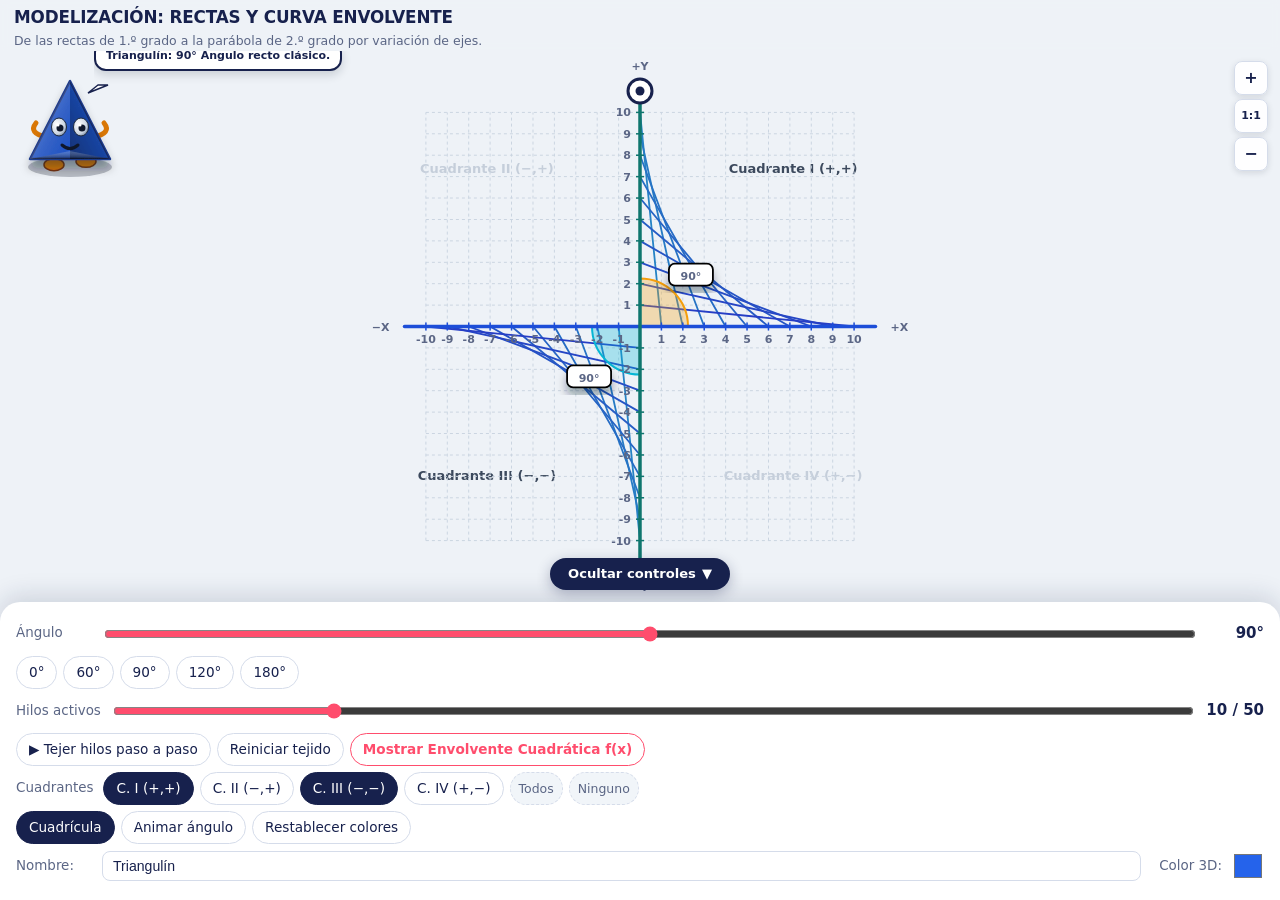
==== commit a5a5fae4: "Implementar boton envolvente f(x) con puntos de tangencia didacticos" ====
--- a/index.html
+++ b/index.html
@@ -51,7 +51,7 @@
     <g id="scene"></g>
     <g id="hd"><circle r="24" fill="transparent"/><circle r="12" fill="#fff" stroke="#17214d" stroke-width="3"/><circle r="4.5" fill="#17214d"/></g>
     
-    <g id="char" transform="translate(80, 80)" style="cursor: grab;">
+    <g id="char" transform="translate(70, 70)" style="cursor: grab;">
       <ellipse cx="0" cy="46" rx="42" ry="10" fill="#0f172a" opacity="0.25" />
       <g id="char-feet">
         <ellipse id="foot-l" cx="-16" cy="42" rx="10" ry="6" fill="#d97706" stroke="#78350f" stroke-width="1.5"/>
@@ -103,6 +103,8 @@
   <div class="btns">
     <button class="chip" id="bStepPlay">▶ Tejer hilos paso a paso</button>
     <button class="chip" id="bStepReset">Reiniciar tejido</button>
+    <!-- Botón con la denominación pedagógica oficial -->
+    <button class="chip btn-highlight" id="bCurve" aria-pressed="false">Mostrar Envolvente Cuadrática f(x)</button>
   </div>
 
   <div class="row">
@@ -118,7 +120,6 @@
   </div>
 
   <div class="btns">
-    <button class="chip" id="bCurve" aria-pressed="true">Curva</button>
     <button class="chip" id="bGrid" aria-pressed="true">Cuadrícula</button>
     <button class="chip" id="bAnim" aria-pressed="false">Animar ángulo</button>
     <button class="chip" id="bReset">Restablecer colores</button>
--- a/estilos.css
+++ b/estilos.css
@@ -97,6 +97,10 @@
 button:focus-visible,input:focus-visible{outline:3px solid #7aa2ff;outline-offset:2px}
 button[aria-pressed=true],button.on{background:var(--ink);border-color:var(--ink);color:#fff}
 
+/* Estilo destacado para el botón de la envolvente */
+.btn-highlight{border-color:var(--acc);color:var(--acc);font-weight:600}
+.btn-highlight.on{background:var(--acc);border-color:var(--acc);color:#fff}
+
 .btn-sub{font-size:0.78rem;padding:4px 8px;background:#f1f5f9;border:1px dashed var(--line);color:var(--mut)}
 
 #sheet h2{font-size:1.05rem;margin:0 0 8px;display:flex;align-items:center;gap:8px}
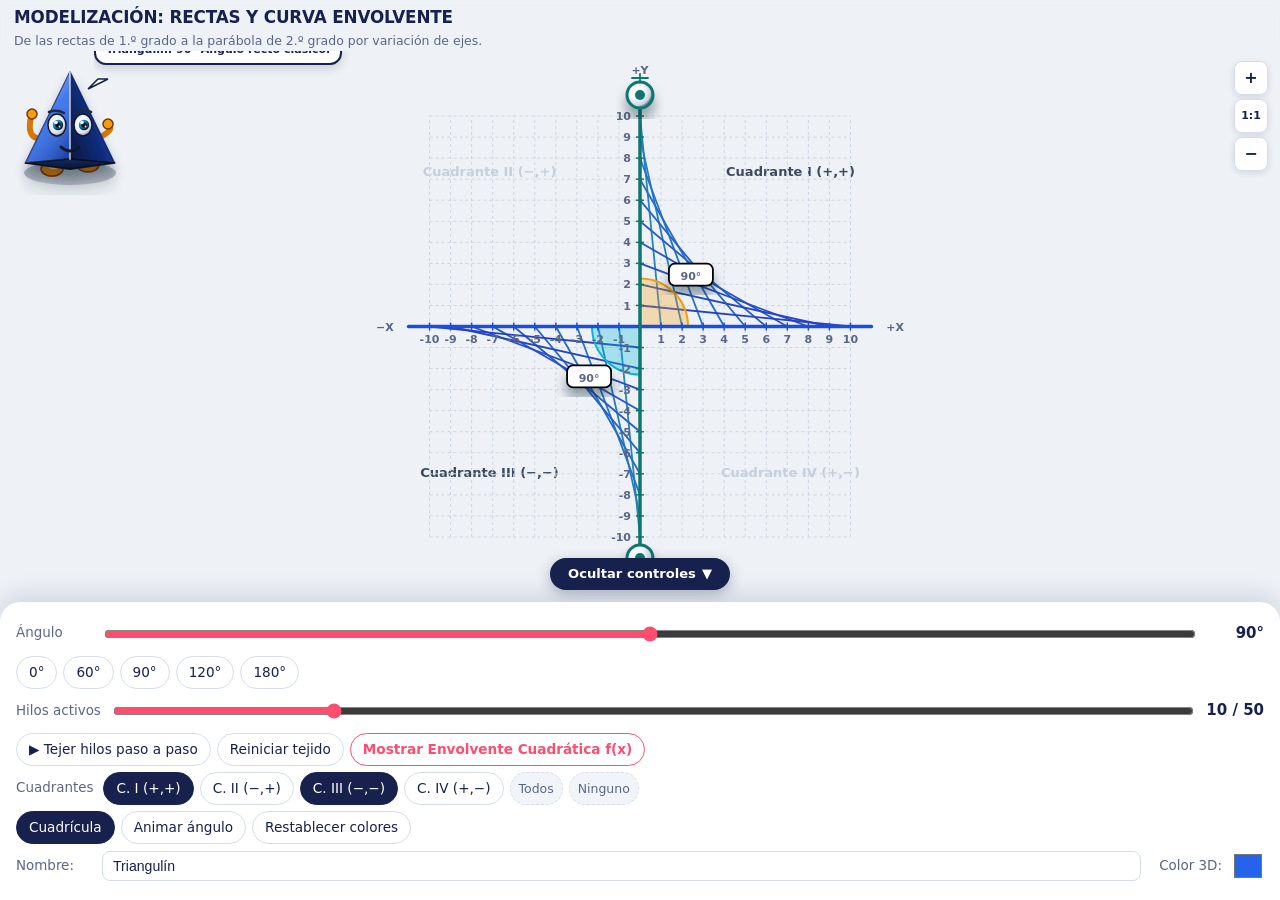
==== commit 1c68ebc3: "Actualizar index, css y js con piramide 3D y doble agarre de ejes" ====
--- a/index.html
+++ b/index.html
@@ -26,55 +26,130 @@
 
   <svg id="cv" role="img" aria-label="Ejes cartesianos y rectas envolventes">
     <defs>
-      <filter id="shadow3d" x="-30%" y="-30%" width="160%" height="160%">
-        <feDropShadow dx="0" dy="8" stdDeviation="5" flood-color="#0f172a" flood-opacity="0.35"/>
+      <!-- Filtros de sombra y profundidad 3D -->
+      <filter id="shadow3d" x="-40%" y="-40%" width="180%" height="180%">
+        <feDropShadow dx="0" dy="10" stdDeviation="6" flood-color="#0f172a" flood-opacity="0.38"/>
       </filter>
-      <linearGradient id="bodyGradLeft" x1="0%" y1="0%" x2="100%" y2="100%">
-        <stop offset="0%" stop-color="#ffffff" stop-opacity="0.45"/>
-        <stop offset="100%" stop-color="#000000" stop-opacity="0.15"/>
+      
+      <!-- Gradientes volumétricos de la Pirámide -->
+      <linearGradient id="pyrLightFace" x1="20%" y1="0%" x2="80%" y2="100%">
+        <stop offset="0%" stop-color="#ffffff" stop-opacity="0.7"/>
+        <stop offset="50%" stop-color="#ffffff" stop-opacity="0.15"/>
+        <stop offset="100%" stop-color="#000000" stop-opacity="0.3"/>
       </linearGradient>
-      <linearGradient id="bodyGradRight" x1="100%" y1="0%" x2="0%" y2="100%">
-        <stop offset="0%" stop-color="#000000" stop-opacity="0.1"/>
-        <stop offset="100%" stop-color="#000000" stop-opacity="0.5"/>
+      <linearGradient id="pyrDarkFace" x1="100%" y1="10%" x2="0%" y2="90%">
+        <stop offset="0%" stop-color="#000000" stop-opacity="0.05"/>
+        <stop offset="60%" stop-color="#000000" stop-opacity="0.45"/>
+        <stop offset="100%" stop-color="#000000" stop-opacity="0.7"/>
       </linearGradient>
-      <linearGradient id="bodyGradBottom" x1="0%" y1="0%" x2="0%" y2="100%">
-        <stop offset="0%" stop-color="#ffffff" stop-opacity="0.2"/>
-        <stop offset="100%" stop-color="#000000" stop-opacity="0.45"/>
+      <linearGradient id="pyrBottomFace" x1="50%" y1="0%" x2="50%" y2="100%">
+        <stop offset="0%" stop-color="#000000" stop-opacity="0.3"/>
+        <stop offset="100%" stop-color="#000000" stop-opacity="0.65"/>
       </linearGradient>
-      <radialGradient id="eyeGrad" cx="35%" cy="35%" r="65%">
+
+      <!-- Iluminación de ojos -->
+      <radialGradient id="eyeSclera" cx="40%" cy="35%" r="65%">
         <stop offset="0%" stop-color="#ffffff"/>
-        <stop offset="80%" stop-color="#cbd5e1"/>
+        <stop offset="75%" stop-color="#e2e8f0"/>
         <stop offset="100%" stop-color="#94a3b8"/>
       </radialGradient>
+      <radialGradient id="eyeIris" cx="35%" cy="35%" r="65%">
+        <stop offset="0%" stop-color="#38bdf8"/>
+        <stop offset="55%" stop-color="#0284c7"/>
+        <stop offset="100%" stop-color="#0f172a"/>
+      </radialGradient>
+      
+      <!-- Textura de manijas de arrastre -->
+      <radialGradient id="handleGrad" cx="35%" cy="35%" r="65%">
+        <stop offset="0%" stop-color="#ffffff"/>
+        <stop offset="45%" stop-color="#f8fafc"/>
+        <stop offset="85%" stop-color="#cbd5e1"/>
+        <stop offset="100%" stop-color="#64748b"/>
+      </radialGradient>
     </defs>
 
     <g id="scene"></g>
-    <g id="hd"><circle r="24" fill="transparent"/><circle r="12" fill="#fff" stroke="#17214d" stroke-width="3"/><circle r="4.5" fill="#17214d"/></g>
     
+    <!-- Manija Superior (+Y) -->
+    <g id="hd-top" class="axis-handle" title="Arrastrar para rotar el eje Y (Arriba)">
+      <circle r="26" fill="transparent"/>
+      <circle r="13" fill="url(#handleGrad)" stroke="#0f766e" stroke-width="3" filter="url(#shadow3d)"/>
+      <circle r="5" fill="#0f766e"/>
+      <path d="M -8 -17 L 8 -17 M 0 -21 L 0 -13" stroke="#0f766e" stroke-width="1.8" stroke-linecap="round"/>
+    </g>
+
+    <!-- Manija Inferior (-Y) -->
+    <g id="hd-bottom" class="axis-handle" title="Arrastrar para rotar el eje Y (Abajo)">
+      <circle r="26" fill="transparent"/>
+      <circle r="13" fill="url(#handleGrad)" stroke="#0f766e" stroke-width="3" filter="url(#shadow3d)"/>
+      <circle r="5" fill="#0f766e"/>
+      <path d="M -8 17 L 8 17" stroke="#0f766e" stroke-width="2" stroke-linecap="round"/>
+    </g>
+
+    <!-- Pirámide Tetraédrica 3D ("Triangulín") -->
     <g id="char" transform="translate(70, 70)" style="cursor: grab;">
-      <ellipse cx="0" cy="46" rx="42" ry="10" fill="#0f172a" opacity="0.25" />
+      <ellipse id="char-ground-shadow" cx="0" cy="52" rx="46" ry="12" fill="#0f172a" opacity="0.28" filter="url(#shadow3d)"/>
+
       <g id="char-feet">
-        <ellipse id="foot-l" cx="-16" cy="42" rx="10" ry="6" fill="#d97706" stroke="#78350f" stroke-width="1.5"/>
-        <ellipse id="foot-r" cx="16" cy="42" rx="10" ry="6" fill="#d97706" stroke="#78350f" stroke-width="1.5"/>
-      </g>
-      <path id="arm-l" d="M -24 16 Q -42 12 -34 2" stroke="#d97706" stroke-width="5" stroke-linecap="round" fill="none"/>
-      <path id="arm-r" d="M 24 16 Q 42 12 34 2" stroke="#d97706" stroke-width="5" stroke-linecap="round" fill="none"/>
-      <g id="char-body-group" filter="url(#shadow3d)">
-        <polygon id="char-base" points="0,-40 -40,38 40,38" fill="#2563eb" stroke="#1e3a8a" stroke-width="2.5" stroke-linejoin="round"/>
-        <polygon points="0,-40 -40,38 0,38" fill="url(#bodyGradLeft)"/>
-        <polygon points="0,-40 0,38 40,38" fill="url(#bodyGradRight)"/>
-        <polygon points="-40,38 40,38 0,30" fill="url(#bodyGradBottom)"/>
-      </g>
-      <ellipse cx="-11" cy="6" rx="7.5" ry="9" fill="url(#eyeGrad)" stroke="#1e293b" stroke-width="1"/>
-      <ellipse cx="11" cy="6" rx="7.5" ry="9" fill="url(#eyeGrad)" stroke="#1e293b" stroke-width="1"/>
-      <circle id="pupil-l" cx="-10" cy="7" r="3.5" fill="#0f172a"/>
-      <circle id="pupil-r" cx="12" cy="7" r="3.5" fill="#0f172a"/>
-      <circle cx="-12" cy="4" r="1.5" fill="#ffffff"/>
-      <circle cx="10" cy="4" r="1.5" fill="#ffffff"/>
-      <path id="char-mouth" d="M -8 24 Q 0 31 8 24" stroke="#0f172a" stroke-width="3" fill="none" stroke-linecap="round"/>
-      
-      <g id="bubble" transform="translate(24, -68)">
-        <polygon points="4,32 -6,40 14,32" fill="#ffffff" stroke="#17214d" stroke-width="1.5"/>
+        <g id="foot-group-l">
+          <ellipse cx="-18" cy="46" rx="11" ry="7" fill="#d97706" stroke="#78350f" stroke-width="1.6"/>
+          <ellipse cx="-16" cy="44" rx="5" ry="2.5" fill="#fde68a" opacity="0.6"/>
+        </g>
+        <g id="foot-group-r">
+          <ellipse cx="18" cy="46" rx="11" ry="7" fill="#d97706" stroke="#78350f" stroke-width="1.6"/>
+          <ellipse cx="20" cy="44" rx="5" ry="2.5" fill="#fde68a" opacity="0.6"/>
+        </g>
+      </g>
+
+      <g id="char-arms">
+        <path id="arm-l" d="M -26 18 Q -46 14 -38 -2" stroke="#d97706" stroke-width="6" stroke-linecap="round" fill="none"/>
+        <circle id="hand-l" cx="-38" cy="-2" r="5" fill="#f59e0b" stroke="#78350f" stroke-width="1.5"/>
+        
+        <path id="arm-r" d="M 26 18 Q 46 14 38 -2" stroke="#d97706" stroke-width="6" stroke-linecap="round" fill="none"/>
+        <circle id="hand-r" cx="38" cy="-2" r="5" fill="#f59e0b" stroke="#78350f" stroke-width="1.5"/>
+      </g>
+
+      <g id="char-body-3d" filter="url(#shadow3d)">
+        <polygon id="pyr-face-left" points="0,-48 -44,42 0,38" fill="#2563eb" stroke="#1e3a8a" stroke-width="1.5" stroke-linejoin="round"/>
+        <polygon id="pyr-face-right" points="0,-48 0,38 44,42" fill="#1d4ed8" stroke="#1e3a8a" stroke-width="1.5" stroke-linejoin="round"/>
+        <polygon id="pyr-face-bottom" points="-44,42 0,38 44,42 0,48" fill="#1e3a8a" stroke="#0f172a" stroke-width="1.5" stroke-linejoin="round"/>
+
+        <polygon points="0,-48 -44,42 0,38" fill="url(#pyrLightFace)"/>
+        <polygon points="0,-48 0,38 44,42" fill="url(#pyrDarkFace)"/>
+        <polygon points="-44,42 0,38 44,42 0,48" fill="url(#pyrBottomFace)"/>
+        
+        <line x1="0" y1="-48" x2="0" y2="38" stroke="#ffffff" stroke-width="2" stroke-linecap="round" opacity="0.6"/>
+      </g>
+
+      <g id="char-eyes" transform="translate(0, 4)">
+        <g transform="translate(-13, 0)">
+          <ellipse cx="0" cy="0" rx="9" ry="11" fill="url(#eyeSclera)" stroke="#0f172a" stroke-width="1.4"/>
+          <g class="char-eye-pupil">
+            <circle cx="1" cy="0" r="5.2" fill="url(#eyeIris)"/>
+            <circle cx="1" cy="0" r="2.8" fill="#090d16"/>
+            <circle cx="-1" cy="-2.5" r="1.8" fill="#ffffff"/>
+            <circle cx="2.5" cy="1.5" r="0.9" fill="#ffffff"/>
+          </g>
+        </g>
+        
+        <g transform="translate(13, 0)">
+          <ellipse cx="0" cy="0" rx="9" ry="11" fill="url(#eyeSclera)" stroke="#0f172a" stroke-width="1.4"/>
+          <g class="char-eye-pupil">
+            <circle cx="1" cy="0" r="5.2" fill="url(#eyeIris)"/>
+            <circle cx="1" cy="0" r="2.8" fill="#090d16"/>
+            <circle cx="-1" cy="-2.5" r="1.8" fill="#ffffff"/>
+            <circle cx="2.5" cy="1.5" r="0.9" fill="#ffffff"/>
+          </g>
+        </g>
+
+        <path id="brow-l" d="M -21 -13 Q -13 -16 -6 -12" stroke="#1e293b" stroke-width="2.5" stroke-linecap="round" fill="none"/>
+        <path id="brow-r" d="M 6 -12 Q 13 -16 21 -13" stroke="#1e293b" stroke-width="2.5" stroke-linecap="round" fill="none"/>
+      </g>
+
+      <path id="char-mouth" d="M -9 26 Q 0 34 9 26" stroke="#0f172a" stroke-width="3" fill="none" stroke-linecap="round"/>
+
+      <g id="bubble" transform="translate(24, -74)">
+        <polygon points="4,32 -6,42 14,32" fill="#ffffff" stroke="#17214d" stroke-width="1.6"/>
         <foreignObject x="0" y="-12" width="290" height="96">
           <div xmlns="http://www.w3.org/1999/xhtml" id="char-speech" class="bubble-card">
             ¡Hola! Investigemos juntos
@@ -103,7 +178,6 @@
   <div class="btns">
     <button class="chip" id="bStepPlay">▶ Tejer hilos paso a paso</button>
     <button class="chip" id="bStepReset">Reiniciar tejido</button>
-    <!-- Botón con la denominación pedagógica oficial -->
     <button class="chip btn-highlight" id="bCurve" aria-pressed="false">Mostrar Envolvente Cuadrática f(x)</button>
   </div>
 
--- a/estilos.css
+++ b/estilos.css
@@ -12,10 +12,13 @@
 #cv text{font-family:inherit;font-size:11px;fill:var(--mut);pointer-events:none}
 #cv .quad-label{font-size:13px;font-weight:700;fill:#94a3b8;opacity:0.45;transition:opacity 0.2s, fill 0.2s}
 #cv .quad-label.quad-active{fill:#334155;opacity:0.95}
-#cv .hit{stroke:transparent;stroke-width:20;fill:none;stroke-linecap:round;cursor:pointer}
+#cv .hit{stroke:transparent;stroke-width:24;fill:none;stroke-linecap:round;cursor:pointer}
 #cv .vis{fill:none;stroke-linecap:round;pointer-events:none}
 .dim{opacity:.12}
-#hd{cursor:grab;touch-action:none}
+
+/* Agarre de los ejes (Superior e Inferior) */
+.axis-handle{cursor:grab;touch-action:none}
+.axis-handle:active{cursor:grabbing}
 
 .zoom-controls{
   position:absolute;
@@ -97,7 +100,6 @@
 button:focus-visible,input:focus-visible{outline:3px solid #7aa2ff;outline-offset:2px}
 button[aria-pressed=true],button.on{background:var(--ink);border-color:var(--ink);color:#fff}
 
-/* Estilo destacado para el botón de la envolvente */
 .btn-highlight{border-color:var(--acc);color:var(--acc);font-weight:600}
 .btn-highlight.on{background:var(--acc);border-color:var(--acc);color:#fff}
 
@@ -112,14 +114,15 @@
 .sw button.c{width:34px;height:34px;padding:0;border-radius:50%;border:3px solid #fff;box-shadow:0 0 0 1.5px var(--line)}
 [hidden]{display:none!important}
 
-#char{transition:transform 0.05s ease-out;user-select:none}
+#char{user-select:none;transition:filter 0.2s}
+#char:hover{filter:drop-shadow(0 8px 16px rgba(15,23,42,0.22))}
 #char:active{cursor:grabbing !important}
-#char-base{transition:fill 0.3s ease}
-@keyframes blink{
-  0%, 90%, 100%{transform:scaleY(1)}
-  95%{transform:scaleY(0.1)}
+
+@keyframes charBlink{
+  0%, 92%, 100%{transform:scaleY(1)}
+  95%{transform:scaleY(0.08)}
 }
-#pupil-l,#pupil-r{transform-origin:center;animation:blink 4s infinite}
+.char-eye-pupil{transform-origin:center;animation:charBlink 4.2s infinite}
 
 .bubble-card{
   background:#ffffff;
